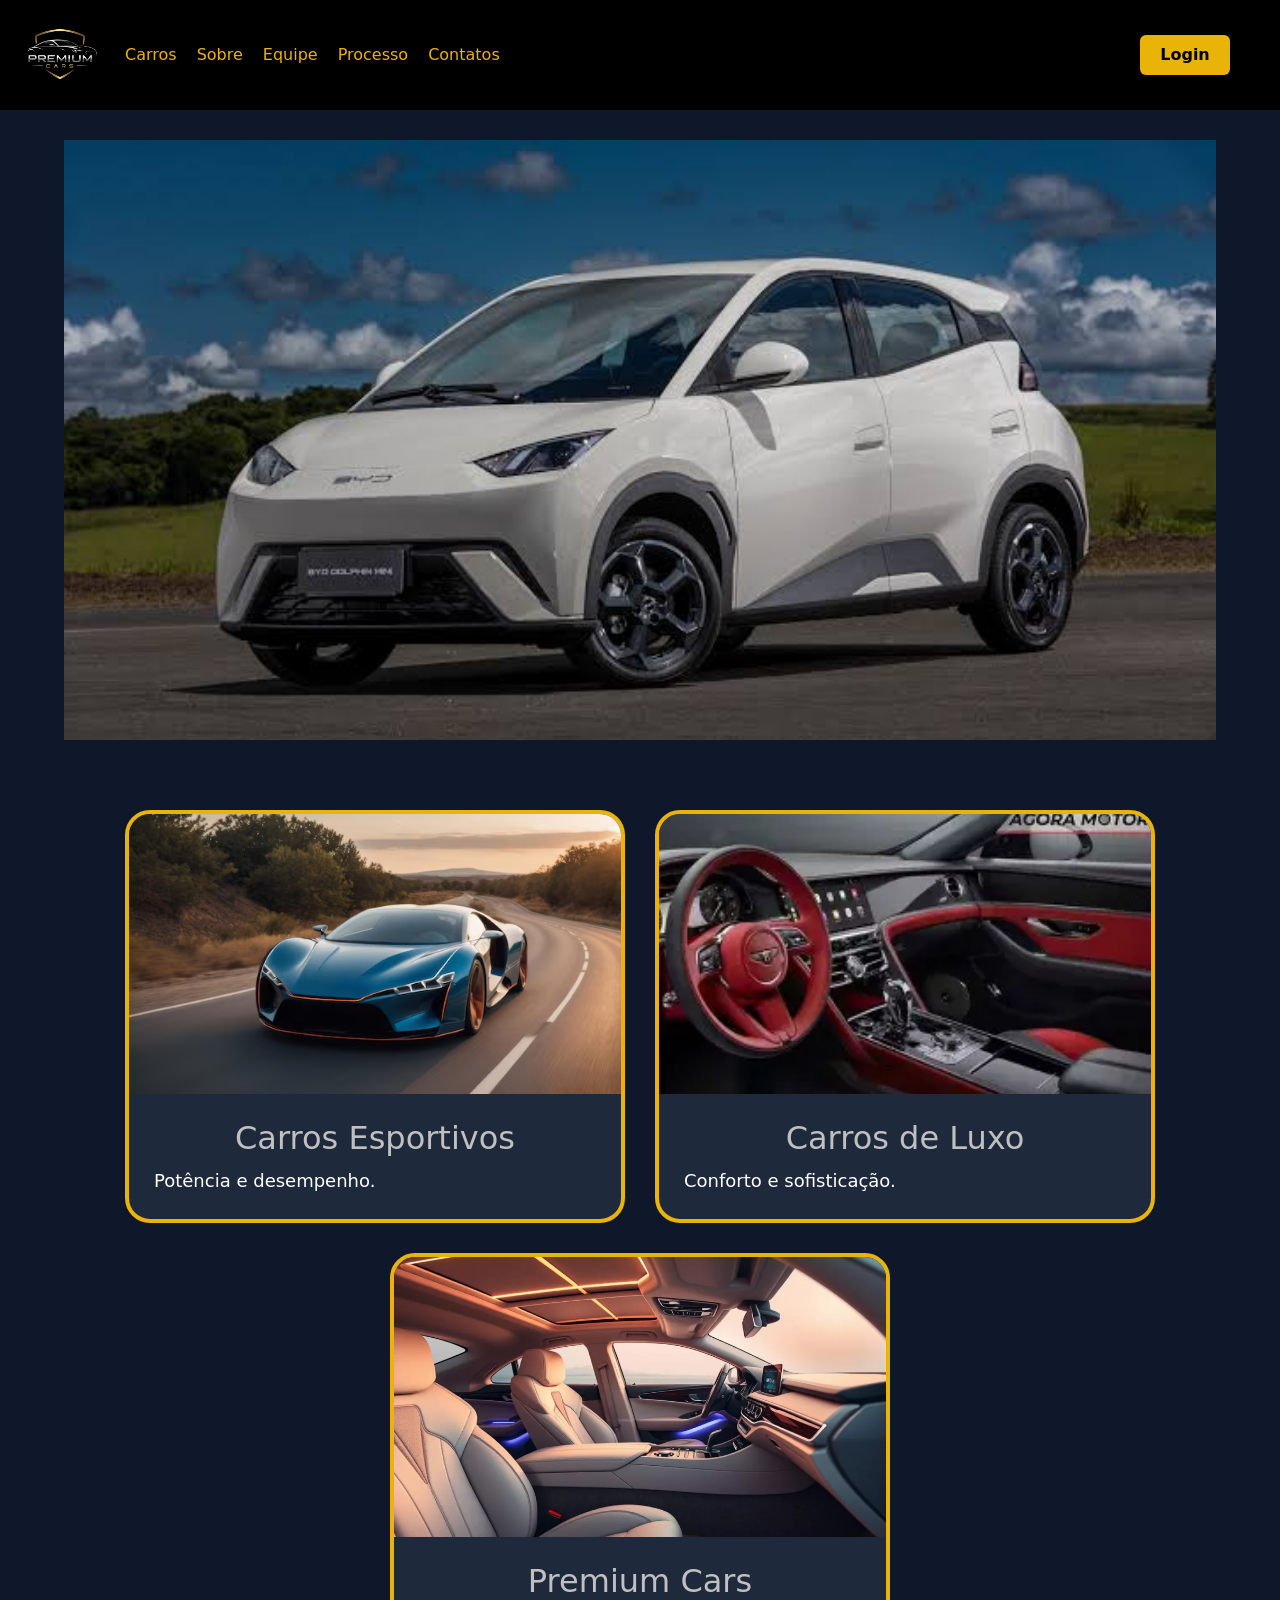
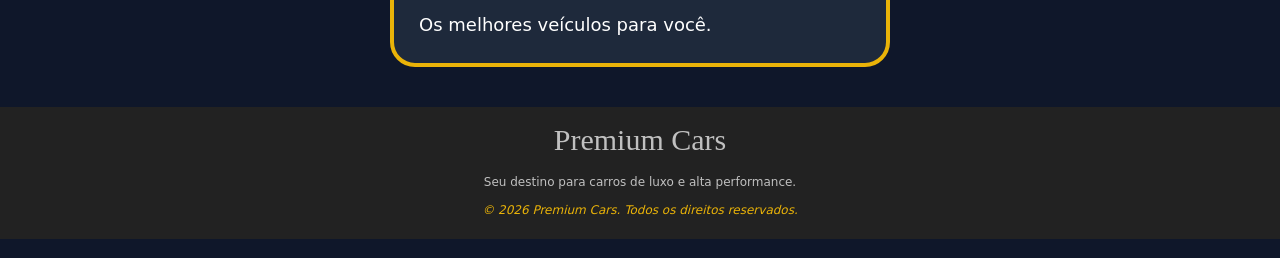
==== index.html @ 094aa10c "Primeiro commit do Premium Cars" ====
<!DOCTYPE html>
<html lang="pt-BR">
<head>
    <meta charset="UTF-8">
    <meta http-equiv="refresh" content="0; url=home.html">
    <title>Premium Cars</title>
</head>
<body>
    <p>Abrindo Premium Cars...</p>
</body>
</html>
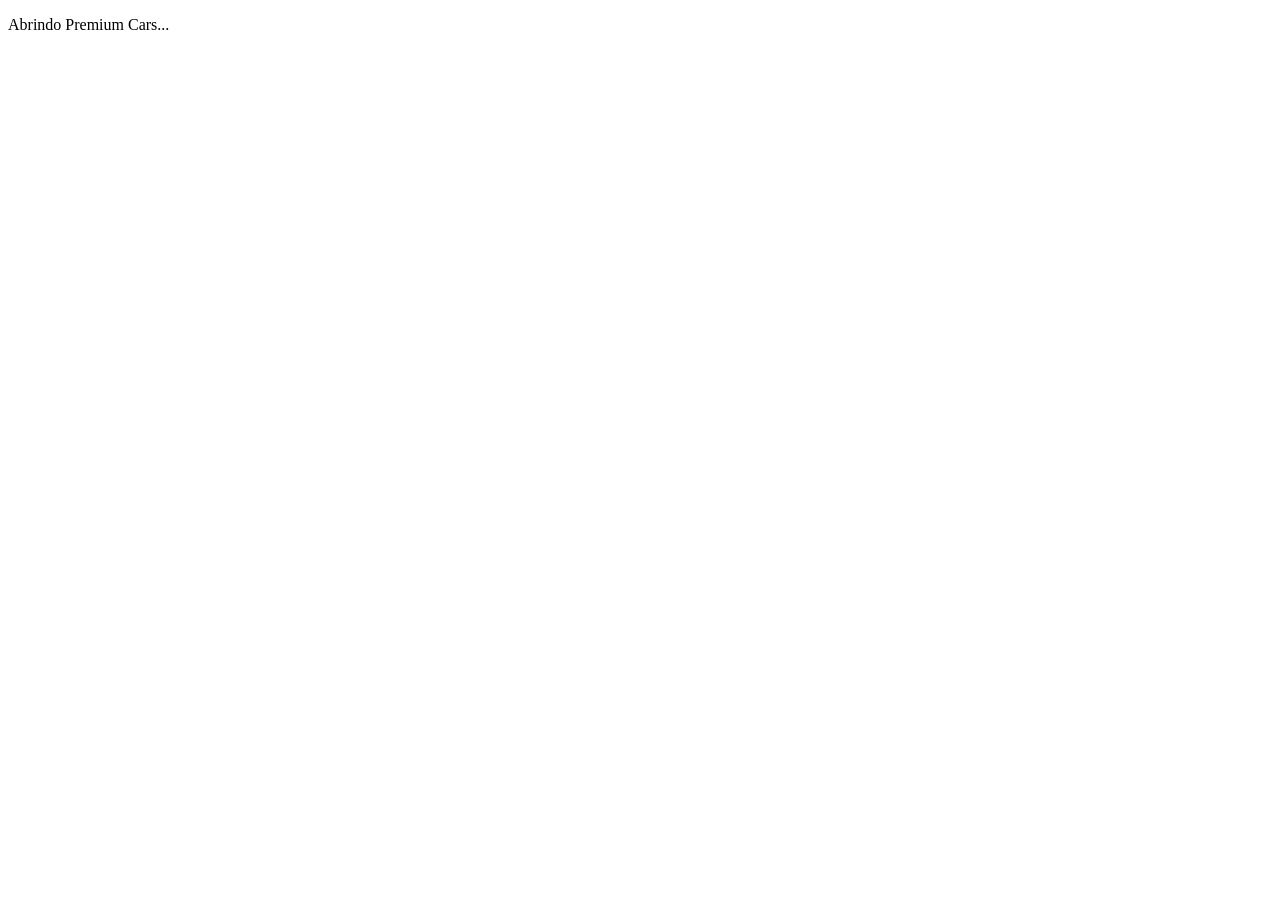
==== commit 14fd8a43: "Ajustes de responsividade" ====
--- a/index.html
+++ b/index.html
@@ -1,11 +1,11 @@
 <!DOCTYPE html>
-<html lang="pt-BR">
+<html lang="en">
 <head>
     <meta charset="UTF-8">
-    <meta http-equiv="refresh" content="0; url=home.html">
+    <meta name="viewport" content="width=device-width, initial-scale=1.0">
     <title>Premium Cars</title>
 </head>
 <body>
-    <p>Abrindo Premium Cars...</p>
+     <p>Abrindo Premium Cars...</p>
 </body>
-</html>+</html>
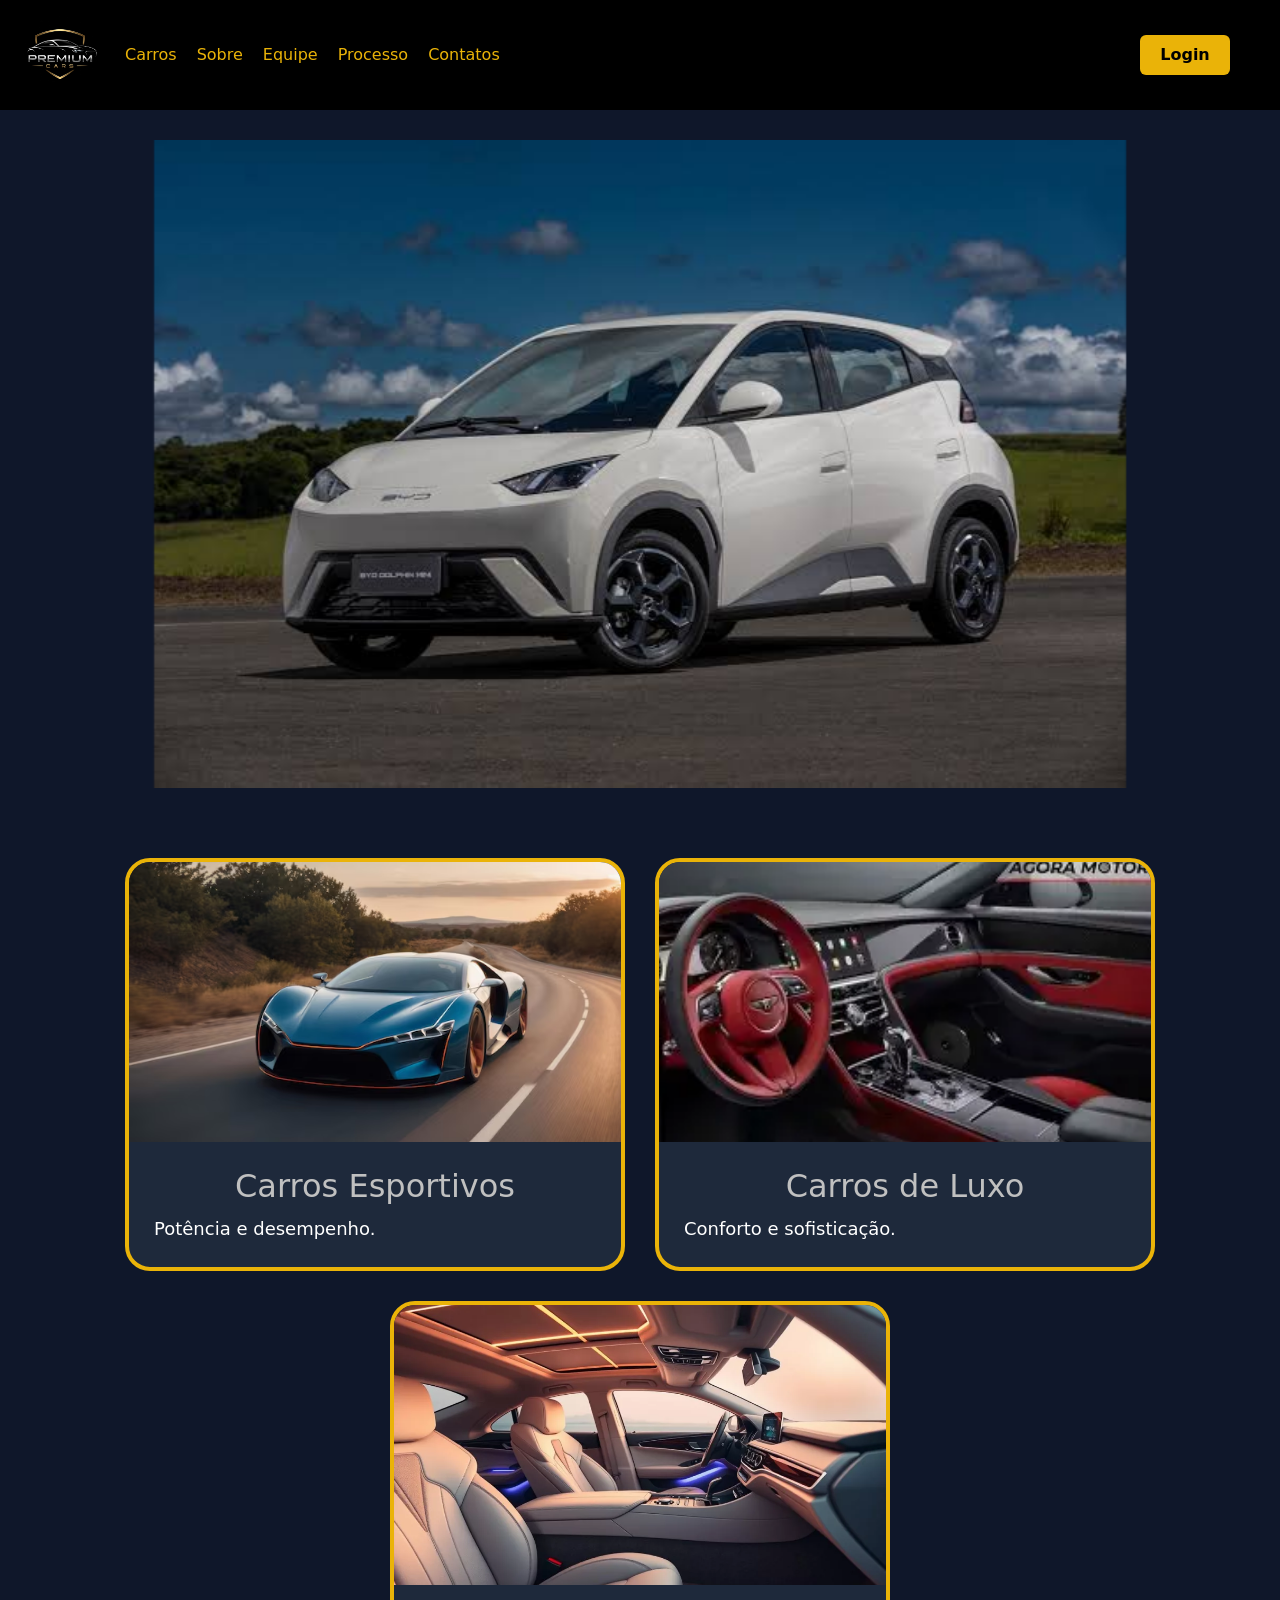
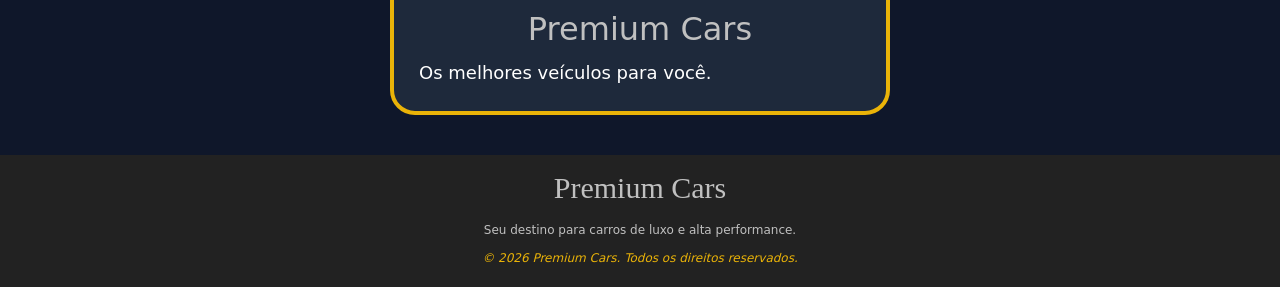
==== commit cd1f4563: "Corrige redirecionamento da página inicial" ====
--- a/index.html
+++ b/index.html
@@ -1,11 +1,15 @@
 <!DOCTYPE html>
-<html lang="en">
+<html lang="pt-BR">
 <head>
     <meta charset="UTF-8">
     <meta name="viewport" content="width=device-width, initial-scale=1.0">
     <title>Premium Cars</title>
+    <meta http-equiv="refresh" content="0; url=home.html">
 </head>
 <body>
-     <p>Abrindo Premium Cars...</p>
+    <p>Abrindo Premium Cars...</p>
+    <p>Se a página não abrir automaticamente,
+        <a href="home.html">clique aqui</a>.
+    </p>
 </body>
-</html>
+</html>
